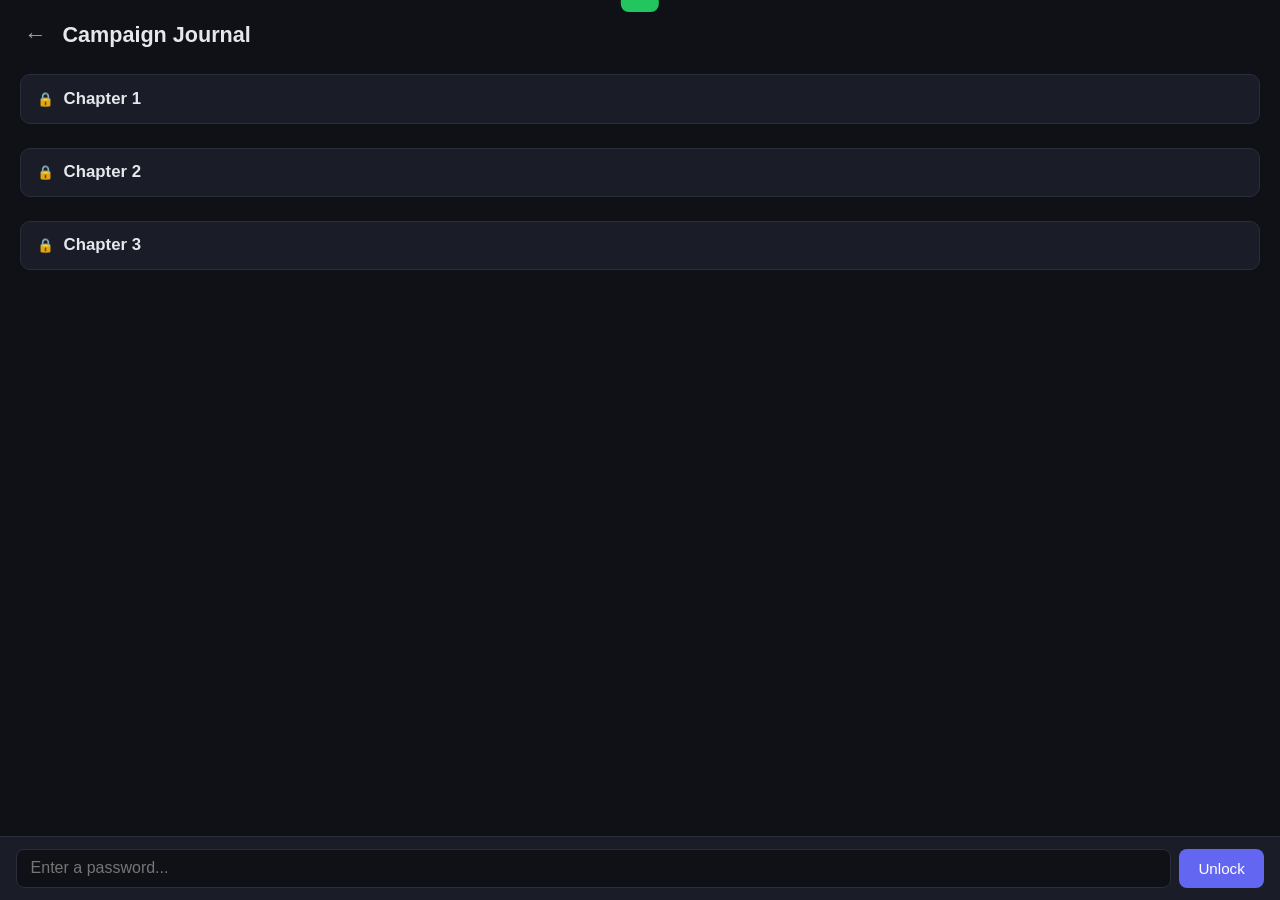
==== campaign-journal.html @ 4d288845 "Add Campaign Journal, DM Screen auto-load, updated landing page" ====
<!DOCTYPE html>
<html lang="en">
<head>
    <meta charset="UTF-8">
    <meta name="viewport" content="width=device-width, initial-scale=1.0, maximum-scale=5.0">
    <meta name="apple-mobile-web-app-capable" content="yes">
    <meta name="apple-mobile-web-app-status-bar-style" content="black-translucent">
    <title>Campaign Journal</title>
    <style>
        *, *::before, *::after { box-sizing: border-box; margin: 0; padding: 0; }
        html { height: 100%; }
        body {
            font-family: -apple-system, BlinkMacSystemFont, 'Segoe UI', Roboto, sans-serif;
            background: #0f1117;
            color: #e5e7eb;
            min-height: 100%;
            padding: 1.25rem;
            padding-bottom: 5rem;
        }

        .header {
            display: flex;
            align-items: center;
            gap: 0.75rem;
            margin-bottom: 1.5rem;
        }
        .back-link {
            color: #9ca3af;
            text-decoration: none;
            font-size: 1.4rem;
            line-height: 1;
            padding: 0.25rem;
        }
        .back-link:hover { color: #e5e7eb; }
        h1 { font-size: 1.35rem; font-weight: 600; }

        /* Password input bar — fixed at bottom */
        .pw-bar {
            position: fixed;
            bottom: 0;
            left: 0;
            right: 0;
            background: #1a1d27;
            border-top: 1px solid #2a2d3a;
            padding: 0.75rem 1rem;
            display: flex;
            gap: 0.5rem;
            z-index: 50;
        }
        .pw-bar input {
            flex: 1;
            padding: 0.6rem 0.85rem;
            background: #0f1117;
            border: 1px solid #2a2d3a;
            border-radius: 0.5rem;
            color: #e5e7eb;
            font-size: 1rem;
            outline: none;
        }
        .pw-bar input:focus { border-color: #6366f1; }
        .pw-bar input.error {
            border-color: #ef4444;
            animation: shake 0.35s ease;
        }
        .pw-bar button {
            padding: 0.6rem 1.2rem;
            background: #6366f1;
            color: #fff;
            border: none;
            border-radius: 0.5rem;
            font-size: 0.95rem;
            font-weight: 500;
            cursor: pointer;
            white-space: nowrap;
        }
        .pw-bar button:hover { background: #5558e6; }

        @keyframes shake {
            0%, 100% { transform: translateX(0); }
            20%, 60% { transform: translateX(-6px); }
            40%, 80% { transform: translateX(6px); }
        }

        /* Chapter sections */
        .chapter {
            margin-bottom: 1.5rem;
        }
        .chapter-header {
            display: flex;
            align-items: center;
            gap: 0.6rem;
            padding: 0.85rem 1rem;
            background: #1a1d27;
            border: 1px solid #2a2d3a;
            border-radius: 0.625rem;
            cursor: default;
        }
        .chapter-header.unlocked {
            cursor: pointer;
            -webkit-tap-highlight-color: transparent;
        }
        .chapter-header.unlocked:hover { border-color: #6366f1; }
        .chapter-title {
            font-size: 1.05rem;
            font-weight: 600;
            flex: 1;
        }
        .lock-icon {
            font-size: 0.85rem;
            color: #6b7280;
        }
        .unlock-icon {
            font-size: 0.85rem;
            color: #6366f1;
        }
        .chevron {
            color: #6b7280;
            font-size: 0.75rem;
            transition: transform 0.2s;
        }
        .chevron.open { transform: rotate(90deg); }

        /* Entry grid inside a chapter */
        .entries {
            display: grid;
            grid-template-columns: repeat(auto-fill, minmax(140px, 1fr));
            gap: 0.65rem;
            padding: 0.75rem 0;
        }

        .entry {
            background: #1a1d27;
            border: 1px solid #2a2d3a;
            border-radius: 0.5rem;
            overflow: hidden;
            transition: border-color 0.15s;
        }
        .entry.unlocked { cursor: pointer; }
        .entry.unlocked:hover { border-color: #6366f1; }

        .entry-thumb {
            width: 100%;
            aspect-ratio: 1;
            object-fit: cover;
            display: block;
            background: #22253a;
        }
        .entry-placeholder {
            width: 100%;
            aspect-ratio: 1;
            background: #22253a;
            display: flex;
            align-items: center;
            justify-content: center;
            color: #4b5563;
            font-size: 1.8rem;
        }
        .entry-name {
            padding: 0.45rem 0.55rem;
            font-size: 0.8rem;
            font-weight: 500;
            text-align: center;
            white-space: nowrap;
            overflow: hidden;
            text-overflow: ellipsis;
        }
        .entry-name.locked { color: #6b7280; }

        /* Fullscreen image viewer */
        .viewer-overlay {
            display: none;
            position: fixed;
            inset: 0;
            background: rgba(0,0,0,0.92);
            z-index: 100;
            align-items: center;
            justify-content: center;
            flex-direction: column;
            padding: 1rem;
        }
        .viewer-overlay.active { display: flex; }

        .viewer-close {
            position: absolute;
            top: 0.75rem;
            right: 1rem;
            background: none;
            border: none;
            color: #9ca3af;
            font-size: 2rem;
            cursor: pointer;
            padding: 0.5rem;
            line-height: 1;
            z-index: 101;
        }
        .viewer-close:hover { color: #fff; }

        .viewer-title {
            font-size: 1.1rem;
            font-weight: 600;
            margin-bottom: 0.75rem;
            color: #f3f4f6;
            text-align: center;
        }
        .viewer-img {
            max-width: 100%;
            max-height: calc(100vh - 6rem);
            border-radius: 0.5rem;
            object-fit: contain;
        }

        /* Toast notification */
        .toast {
            position: fixed;
            top: 1rem;
            left: 50%;
            transform: translateX(-50%) translateY(-120%);
            background: #22c55e;
            color: #fff;
            padding: 0.6rem 1.2rem;
            border-radius: 0.5rem;
            font-size: 0.9rem;
            font-weight: 500;
            z-index: 200;
            transition: transform 0.3s ease;
            white-space: nowrap;
        }
        .toast.show { transform: translateX(-50%) translateY(0); }

        @media (max-width: 400px) {
            .entries { grid-template-columns: repeat(auto-fill, minmax(110px, 1fr)); }
        }
    </style>
</head>
<body>
    <div class="header">
        <a href="index.html" class="back-link">&#8592;</a>
        <h1>Campaign Journal</h1>
    </div>

    <div id="app"></div>

    <div class="pw-bar">
        <input type="text" id="pw-input" placeholder="Enter a password..." autocomplete="off" spellcheck="false" autocapitalize="off">
        <button id="pw-btn">Unlock</button>
    </div>

    <!-- Fullscreen image viewer -->
    <div class="viewer-overlay" id="viewer">
        <button class="viewer-close" id="viewer-close">&times;</button>
        <div class="viewer-title" id="viewer-title"></div>
        <img class="viewer-img" id="viewer-img" src="" alt="">
    </div>

    <!-- Toast -->
    <div class="toast" id="toast"></div>

    <script>
    /*
     * CAMPAIGN JOURNAL DATA
     * =====================
     * Edit this object to add/remove chapters and entries.
     * Passwords are case-insensitive.
     *
     * Each entry needs:
     *   name        — display name (shown even when locked)
     *   password    — the word the DM tells the players
     *   image       — path to the image file
     *   hidden      — (optional) if true, name shows as "???" until unlocked
     *   autoUnlock  — (optional) if true, unlocks automatically with the chapter
     */
    const JOURNAL = [
        {
            id: "chapter-1",
            title: "Chapter 1",
            password: "krat",
            entries: [
                { name: "Circus Poster",        password: "circus",       image: "images/chapter-1/Circus Poster.png", autoUnlock: true },
                { name: "Geppetto",             password: "geppetto",     image: "images/chapter-1/Geppetto.png", autoUnlock: true },
                { name: "Missing Poster",       password: "missing",      image: "images/chapter-1/Missing Poster.png", autoUnlock: true },
                { name: "Poster",               password: "poster",       image: "images/chapter-1/Poster.PNG", autoUnlock: true },
                { name: "The Baker",            password: "baker",        image: "images/chapter-1/The baker.png", autoUnlock: true },
                { name: "The Banker",           password: "banker2",      image: "images/chapter-1/The Banker.png", autoUnlock: true },
                { name: "The Cobbler",          password: "cobbler",      image: "images/chapter-1/The Cobbler.png", autoUnlock: true },
                { name: "The Flower Seller",    password: "flower",       image: "images/chapter-1/The Flower Seller.png", autoUnlock: true },
                { name: "The Newspaper Seller", password: "newspaper",    image: "images/chapter-1/The newpaper seller.png", autoUnlock: true },
                { name: "The Police Officer",   password: "police",       image: "images/chapter-1/The Police Officer.png", autoUnlock: true },
                { name: "The Postwoman",        password: "postwoman",    image: "images/chapter-1/The Postwoman.png", autoUnlock: true },
                { name: "The Schoolmistress",   password: "school",       image: "images/chapter-1/The Schoolmistress.png", autoUnlock: true },
                { name: "Town Map",             password: "map",          image: "images/chapter-1/Town Map.png", autoUnlock: true },
                { name: "The Innkeeper",        password: "crawfish",     image: "images/chapter-1/The Innkeeper.png" },
                { name: "Rabbit",               password: "rabbit",       image: "images/chapter-1/Rabbit.png", hidden: true },
            ]
        },
        {
            id: "chapter-2",
            title: "Chapter 2",
            password: "miracles",
            entries: [
                { name: "The Field of Miracles", password: "field",       image: "images/chapter-2/The Field of Miracles.PNG", hidden: true },
                { name: "The Camp",             password: "camp",          image: "images/chapter-2/The Camp.PNG", hidden: true },
                { name: "The Fox and the Cat",  password: "fox",           image: "images/chapter-2/The Fox and the Cat.PNG", hidden: true },
                { name: "The Serpent",          password: "serpent",       image: "images/chapter-2/The Serpent.PNG", hidden: true },
                { name: "Roo",                  password: "roo",           image: "images/chapter-2/Roo.PNG", hidden: true },
                { name: "Dead Weasel",          password: "weasel",        image: "images/chapter-2/Dead Weasel.PNG", hidden: true },
                { name: "Weasel Note",          password: "note",          image: "images/chapter-2/Weasel Note.PNG", hidden: true },
            ]
        },
        {
            id: "chapter-3",
            title: "Chapter 3",
            password: "theatre",
            entries: [
                { name: "Theatre — Exterior",     password: "exterior",    image: "images/chapter-3/Theatre - Exterior.png", autoUnlock: true },
                { name: "Theatre — Entrance",     password: "entrance",    image: "images/chapter-3/Theatre - Entrance.png", autoUnlock: true },
                { name: "Theatre — Stage",        password: "stage",       image: "images/chapter-3/Theatre - Stage.png" },
                { name: "Theatre — The Bar",      password: "bar",         image: "images/chapter-3/Theatre - The Bar.png" },
                { name: "Theatre — Backstage",    password: "backstage",   image: "images/chapter-3/Theatre - Backstage.png" },
                { name: "Theatre — Workshop",     password: "workshop",    image: "images/chapter-3/Theatre - Workshop.png" },
                { name: "Theatre — Office",       password: "office",      image: "images/chapter-3/Theatre - Mangiafuoco's Office.png" },
                { name: "Circus Poster",          password: "office",      image: "images/chapter-3/Circus Poster.png", hidden: true },
                { name: "Missing Poster",         password: "office",     image: "images/chapter-3/Missing Poster.png", hidden: true },
                { name: "Business Card",          password: "office",        image: "images/chapter-3/Business Card.png", hidden: true },
                { name: "Conspiracy Wall",        password: "office",  image: "images/chapter-3/Consipircy Wall.png", hidden: true },
                { name: "Freight Poster",         password: "office",     image: "images/chapter-3/Freight Poster.png", hidden: true },
            ]
        }
    ];

    // ── State ──────────────────────────────────────────────
    const STORAGE_KEY = 'dnd-journal-unlocks';
    let unlocks = {};  // { "chapter-1": true, "chapter-1:crawfish": true, ... }
    let openChapters = {};

    function loadState() {
        try {
            const raw = localStorage.getItem(STORAGE_KEY);
            if (raw) unlocks = JSON.parse(raw);
        } catch(e) { unlocks = {}; }
    }
    function saveState() {
        localStorage.setItem(STORAGE_KEY, JSON.stringify(unlocks));
    }

    function isChapterUnlocked(ch) { return unlocks[ch.id] === true; }
    function isEntryUnlocked(ch, entry) {
        if (entry.autoUnlock && isChapterUnlocked(ch)) return true;
        return unlocks[ch.id + ':' + entry.password] === true;
    }

    // ── Rendering ──────────────────────────────────────────
    const app = document.getElementById('app');

    function render() {
        app.innerHTML = '';
        JOURNAL.forEach(ch => {
            const section = document.createElement('div');
            section.className = 'chapter';

            const unlocked = isChapterUnlocked(ch);
            const isOpen = openChapters[ch.id];

            // Chapter header
            const header = document.createElement('div');
            header.className = 'chapter-header' + (unlocked ? ' unlocked' : '');
            header.innerHTML = `
                <span class="${unlocked ? 'unlock-icon' : 'lock-icon'}">${unlocked ? '&#9898;' : '&#128274;'}</span>
                <span class="chapter-title">${ch.title}</span>
                ${unlocked ? `<span class="chevron ${isOpen ? 'open' : ''}">&#9654;</span>` : ''}
            `;
            if (unlocked) {
                header.addEventListener('click', () => {
                    openChapters[ch.id] = !openChapters[ch.id];
                    render();
                });
            }
            section.appendChild(header);

            // Entries grid
            if (unlocked && isOpen) {
                const grid = document.createElement('div');
                grid.className = 'entries';

                ch.entries.forEach(entry => {
                    const eu = isEntryUnlocked(ch, entry);
                    const card = document.createElement('div');
                    card.className = 'entry' + (eu ? ' unlocked' : '');

                    if (eu) {
                        card.innerHTML = `
                            <img class="entry-thumb" src="${entry.image}" alt="${entry.name}" loading="lazy">
                            <div class="entry-name">${entry.name}</div>
                        `;
                        card.addEventListener('click', () => openViewer(entry.name, entry.image));
                    } else {
                        const displayName = entry.hidden ? '???' : entry.name;
                        card.innerHTML = `
                            <div class="entry-placeholder">&#128274;</div>
                            <div class="entry-name locked">${displayName}</div>
                        `;
                    }
                    grid.appendChild(card);
                });

                section.appendChild(grid);
            }

            app.appendChild(section);
        });
    }

    // ── Viewer ─────────────────────────────────────────────
    const viewer = document.getElementById('viewer');
    const viewerImg = document.getElementById('viewer-img');
    const viewerTitle = document.getElementById('viewer-title');

    function openViewer(name, src) {
        viewerTitle.textContent = name;
        viewerImg.src = src;
        viewer.classList.add('active');
        document.body.style.overflow = 'hidden';
    }
    function closeViewer() {
        viewer.classList.remove('active');
        viewerImg.src = '';
        document.body.style.overflow = '';
    }

    document.getElementById('viewer-close').addEventListener('click', closeViewer);
    viewer.addEventListener('click', e => { if (e.target === viewer) closeViewer(); });
    document.addEventListener('keydown', e => { if (e.key === 'Escape') closeViewer(); });

    // ── Toast ──────────────────────────────────────────────
    const toast = document.getElementById('toast');
    let toastTimer;
    function showToast(msg) {
        clearTimeout(toastTimer);
        toast.textContent = msg;
        toast.classList.add('show');
        toastTimer = setTimeout(() => toast.classList.remove('show'), 2200);
    }

    // ── Password handling ──────────────────────────────────
    const pwInput = document.getElementById('pw-input');
    const pwBtn = document.getElementById('pw-btn');

    function tryUnlock() {
        const val = pwInput.value.trim().toLowerCase();
        if (!val) return;

        let found = false;

        // Check chapter passwords
        JOURNAL.forEach(ch => {
            if (ch.password === val && !unlocks[ch.id]) {
                unlocks[ch.id] = true;
                openChapters[ch.id] = true;
                found = true;
                showToast(ch.title + ' unlocked!');
            }
        });

        // Check entry passwords (only in unlocked chapters)
        JOURNAL.forEach(ch => {
            if (!isChapterUnlocked(ch)) return;
            ch.entries.forEach(entry => {
                const key = ch.id + ':' + entry.password;
                if (entry.password === val && !unlocks[key]) {
                    unlocks[key] = true;
                    found = true;
                    showToast(entry.name + ' unlocked!');
                }
            });
        });

        if (found) {
            saveState();
            render();
            pwInput.value = '';
        } else {
            pwInput.classList.add('error');
            setTimeout(() => pwInput.classList.remove('error'), 400);
        }
    }

    pwBtn.addEventListener('click', tryUnlock);
    pwInput.addEventListener('keydown', e => { if (e.key === 'Enter') tryUnlock(); });

    // ── Init ───────────────────────────────────────────────
    loadState();
    // Auto-open any unlocked chapters
    JOURNAL.forEach(ch => { if (isChapterUnlocked(ch)) openChapters[ch.id] = true; });
    render();
    </script>
</body>
</html>
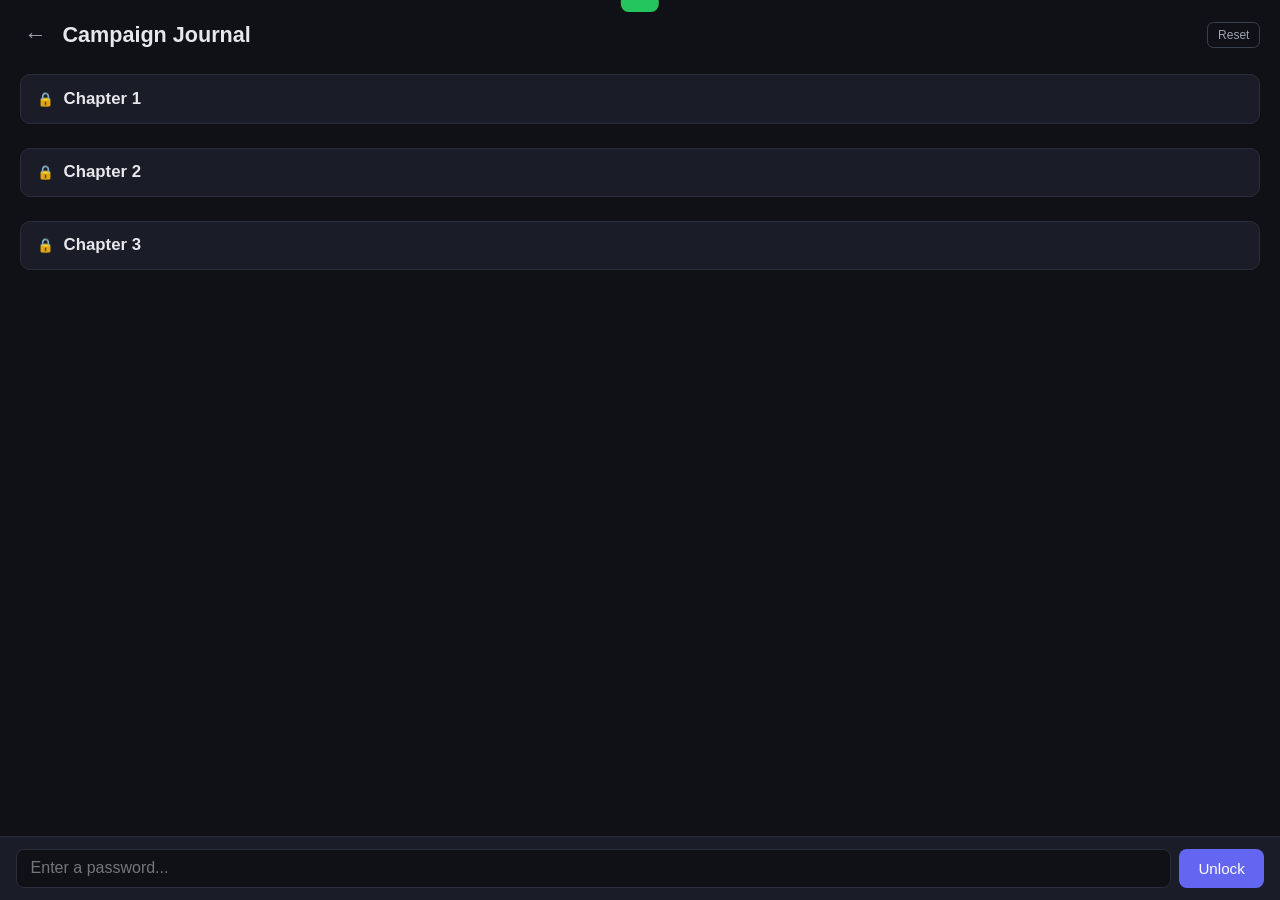
==== commit 617d5602: "Campaign Journal reset + fixes, DM Screen chapter auto-load + PHB/DMG" ====
--- a/campaign-journal.html
+++ b/campaign-journal.html
@@ -236,6 +236,7 @@
     <div class="header">
         <a href="index.html" class="back-link">&#8592;</a>
         <h1>Campaign Journal</h1>
+        <button id="reset-btn" title="Reset all unlocks" style="margin-left:auto; background:none; border:1px solid #374151; border-radius:0.4rem; color:#9ca3af; font-size:0.75rem; padding:0.3rem 0.6rem; cursor:pointer;">Reset</button>
     </div>
 
     <div id="app"></div>
@@ -275,20 +276,20 @@
             title: "Chapter 1",
             password: "krat",
             entries: [
-                { name: "Circus Poster",        password: "circus",       image: "images/chapter-1/Circus Poster.png", autoUnlock: true },
-                { name: "Geppetto",             password: "geppetto",     image: "images/chapter-1/Geppetto.png", autoUnlock: true },
-                { name: "Missing Poster",       password: "missing",      image: "images/chapter-1/Missing Poster.png", autoUnlock: true },
-                { name: "Poster",               password: "poster",       image: "images/chapter-1/Poster.PNG", autoUnlock: true },
-                { name: "The Baker",            password: "baker",        image: "images/chapter-1/The baker.png", autoUnlock: true },
-                { name: "The Banker",           password: "banker2",      image: "images/chapter-1/The Banker.png", autoUnlock: true },
-                { name: "The Cobbler",          password: "cobbler",      image: "images/chapter-1/The Cobbler.png", autoUnlock: true },
-                { name: "The Flower Seller",    password: "flower",       image: "images/chapter-1/The Flower Seller.png", autoUnlock: true },
-                { name: "The Newspaper Seller", password: "newspaper",    image: "images/chapter-1/The newpaper seller.png", autoUnlock: true },
-                { name: "The Police Officer",   password: "police",       image: "images/chapter-1/The Police Officer.png", autoUnlock: true },
-                { name: "The Postwoman",        password: "postwoman",    image: "images/chapter-1/The Postwoman.png", autoUnlock: true },
-                { name: "The Schoolmistress",   password: "school",       image: "images/chapter-1/The Schoolmistress.png", autoUnlock: true },
-                { name: "Town Map",             password: "map",          image: "images/chapter-1/Town Map.png", autoUnlock: true },
-                { name: "The Innkeeper",        password: "crawfish",     image: "images/chapter-1/The Innkeeper.png" },
+                { name: "Town Map",             password: "krat",          image: "images/chapter-1/Town Map.png", autoUnlock: true },
+                { name: "Geppetto",             password: "krat",     image: "images/chapter-1/Geppetto.png", autoUnlock: true },
+                      { name: "The Baker",            password: "baker",        image: "images/chapter-1/The baker.png" },
+                { name: "Poster: The Wandering Circus of Marvels",        password: "centre",       image: "images/chapter-1/Circus Poster.png", hidden: true },
+                { name: "Poster: Missing Girl",       password: "centre",      image: "images/chapter-1/Missing Poster.png", hidden: true },
+                { name: "Poster: Puppet Theatre",               password: "centre",       image: "images/chapter-1/Poster.PNG", hidden: true },
+                { name: "The Banker",           password: "town",      image: "images/chapter-1/The Banker.png", hidden: true },
+                { name: "The Cobbler",          password: "town",      image: "images/chapter-1/The Cobbler.png", hidden: true },
+                { name: "The Flower Seller",    password: "town",       image: "images/chapter-1/The Flower Seller.png", hidden: true },
+                { name: "The Newspaper Seller", password: "town",    image: "images/chapter-1/The newpaper seller.png", hidden: true },
+                { name: "The Police Officer",   password: "town",       image: "images/chapter-1/The Police Officer.png", hidden: true },
+                { name: "The Postwoman",        password: "town",    image: "images/chapter-1/The Postwoman.png", hidden: true },
+                { name: "The Schoolmistress",   password: "town",       image: "images/chapter-1/The Schoolmistress.png", hidden: true },
+                { name: "The Innkeeper",        password: "crawfish",     image: "images/chapter-1/The Innkeeper.png", hidden: true },
                 { name: "Rabbit",               password: "rabbit",       image: "images/chapter-1/Rabbit.png", hidden: true },
             ]
         },
@@ -297,32 +298,32 @@
             title: "Chapter 2",
             password: "miracles",
             entries: [
-                { name: "The Field of Miracles", password: "field",       image: "images/chapter-2/The Field of Miracles.PNG", hidden: true },
                 { name: "The Camp",             password: "camp",          image: "images/chapter-2/The Camp.PNG", hidden: true },
-                { name: "The Fox and the Cat",  password: "fox",           image: "images/chapter-2/The Fox and the Cat.PNG", hidden: true },
+                { name: "Dead Weasel",          password: "weasel",        image: "images/chapter-2/Dead Weasel.PNG", hidden: true },
+                { name: "Weasel Note",          password: "note",          image: "images/chapter-2/Weasel Note.PNG", hidden: true },
                 { name: "The Serpent",          password: "serpent",       image: "images/chapter-2/The Serpent.PNG", hidden: true },
                 { name: "Roo",                  password: "roo",           image: "images/chapter-2/Roo.PNG", hidden: true },
-                { name: "Dead Weasel",          password: "weasel",        image: "images/chapter-2/Dead Weasel.PNG", hidden: true },
-                { name: "Weasel Note",          password: "note",          image: "images/chapter-2/Weasel Note.PNG", hidden: true },
+                { name: "The Field of Miracles", password: "fox",       image: "images/chapter-2/The Field of Miracles.PNG", hidden: true },
+                { name: "The Fox and the Cat",  password: "fox",           image: "images/chapter-2/The Fox and the Cat.PNG", hidden: true },
             ]
         },
         {
             id: "chapter-3",
             title: "Chapter 3",
-            password: "theatre",
+            password: "theatre123",
             entries: [
-                { name: "Theatre — Exterior",     password: "exterior",    image: "images/chapter-3/Theatre - Exterior.png", autoUnlock: true },
-                { name: "Theatre — Entrance",     password: "entrance",    image: "images/chapter-3/Theatre - Entrance.png", autoUnlock: true },
-                { name: "Theatre — Stage",        password: "stage",       image: "images/chapter-3/Theatre - Stage.png" },
-                { name: "Theatre — The Bar",      password: "bar",         image: "images/chapter-3/Theatre - The Bar.png" },
-                { name: "Theatre — Backstage",    password: "backstage",   image: "images/chapter-3/Theatre - Backstage.png" },
-                { name: "Theatre — Workshop",     password: "workshop",    image: "images/chapter-3/Theatre - Workshop.png" },
-                { name: "Theatre — Office",       password: "office",      image: "images/chapter-3/Theatre - Mangiafuoco's Office.png" },
-                { name: "Circus Poster",          password: "office",      image: "images/chapter-3/Circus Poster.png", hidden: true },
-                { name: "Missing Poster",         password: "office",     image: "images/chapter-3/Missing Poster.png", hidden: true },
-                { name: "Business Card",          password: "office",        image: "images/chapter-3/Business Card.png", hidden: true },
-                { name: "Conspiracy Wall",        password: "office",  image: "images/chapter-3/Consipircy Wall.png", hidden: true },
-                { name: "Freight Poster",         password: "office",     image: "images/chapter-3/Freight Poster.png", hidden: true },
+                { name: "Exterior",     password: "theatre123",    image: "images/chapter-3/Theatre - Exterior.png", autoUnlock: true },
+                { name: "Entrance",     password: "theatre123",    image: "images/chapter-3/Theatre - Entrance.png", autoUnlock: true },
+                { name: "Stage",        password: "curtains",       image: "images/chapter-3/Theatre - Stage.png" },
+                { name: "The Bar",      password: "gin",         image: "images/chapter-3/Theatre - The Bar.png" },
+                { name: "Backstage",    password: "backdrop",   image: "images/chapter-3/Theatre - Backstage.png" },
+                { name: "Workshop",     password: "beds",    image: "images/chapter-3/Theatre - Workshop.png" },
+                { name: "Office",       password: "board",      image: "images/chapter-3/Theatre - Mangiafuoco's Office.png" },
+                { name: "Conspiracy Wall",        password: "board",  image: "images/chapter-3/Consipircy Wall.png", hidden: true },
+                { name: "Poster: The Wandering Circus of Marvels",          password: "board",      image: "images/chapter-3/Circus Poster circled.png", hidden: true },
+                { name: "Poster: Missing Girl",         password: "board",     image: "images/chapter-3/Missing Poster circled.png", hidden: true },
+                { name: "Poster: Freight",         password: "board",     image: "images/chapter-3/Freight Poster.png", hidden: true },
+                { name: "Business Card",          password: "board",        image: "images/chapter-3/Business Card circled.png", hidden: true },
             ]
         }
     ];
@@ -364,7 +365,7 @@
             const header = document.createElement('div');
             header.className = 'chapter-header' + (unlocked ? ' unlocked' : '');
             header.innerHTML = `
-                <span class="${unlocked ? 'unlock-icon' : 'lock-icon'}">${unlocked ? '&#9898;' : '&#128274;'}</span>
+                <span class="${unlocked ? 'unlock-icon' : 'lock-icon'}">${unlocked ? '&#128275;' : '&#128274;'}</span>
                 <span class="chapter-title">${ch.title}</span>
                 ${unlocked ? `<span class="chevron ${isOpen ? 'open' : ''}">&#9654;</span>` : ''}
             `;
@@ -486,6 +487,17 @@
     pwBtn.addEventListener('click', tryUnlock);
     pwInput.addEventListener('keydown', e => { if (e.key === 'Enter') tryUnlock(); });
 
+    // ── Reset ──────────────────────────────────────────────
+    document.getElementById('reset-btn').addEventListener('click', () => {
+        if (confirm('Reset all unlocked entries? This cannot be undone.')) {
+            unlocks = {};
+            openChapters = {};
+            localStorage.removeItem(STORAGE_KEY);
+            render();
+            showToast('Journal reset');
+        }
+    });
+
     // ── Init ───────────────────────────────────────────────
     loadState();
     // Auto-open any unlocked chapters
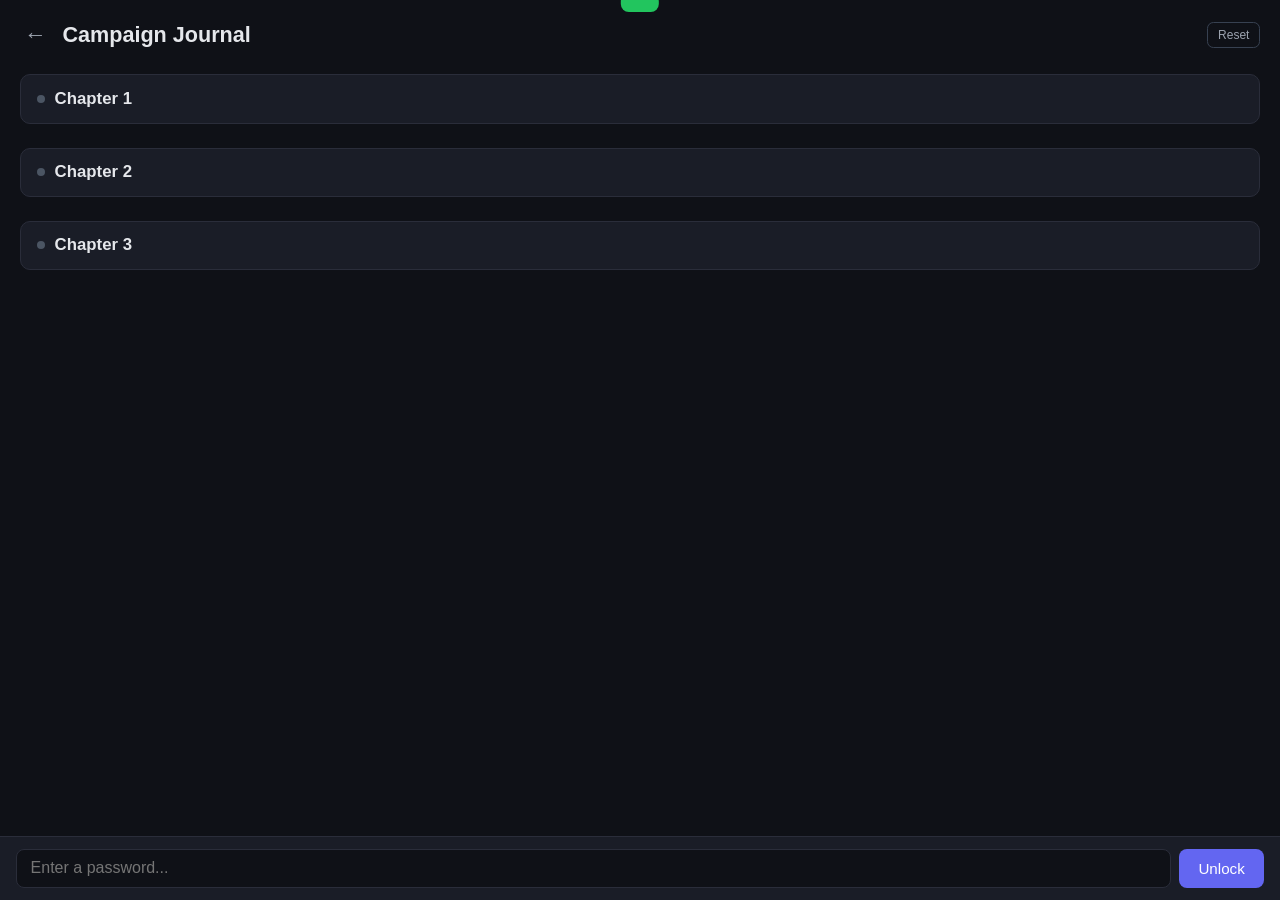
==== commit 3791600a: "Remove emoji icons from Campaign Journal, use CSS-only indicators" ====
--- a/campaign-journal.html
+++ b/campaign-journal.html
@@ -105,13 +105,18 @@
             font-weight: 600;
             flex: 1;
         }
+        .lock-icon, .unlock-icon {
+            display: inline-block;
+            width: 8px;
+            height: 8px;
+            border-radius: 50%;
+            flex-shrink: 0;
+        }
         .lock-icon {
-            font-size: 0.85rem;
-            color: #6b7280;
+            background: #4b5563;
         }
         .unlock-icon {
-            font-size: 0.85rem;
-            color: #6366f1;
+            background: #6366f1;
         }
         .chevron {
             color: #6b7280;
@@ -365,7 +370,7 @@
             const header = document.createElement('div');
             header.className = 'chapter-header' + (unlocked ? ' unlocked' : '');
             header.innerHTML = `
-                <span class="${unlocked ? 'unlock-icon' : 'lock-icon'}">${unlocked ? '&#128275;' : '&#128274;'}</span>
+                <span class="${unlocked ? 'unlock-icon' : 'lock-icon'}"></span>
                 <span class="chapter-title">${ch.title}</span>
                 ${unlocked ? `<span class="chevron ${isOpen ? 'open' : ''}">&#9654;</span>` : ''}
             `;
@@ -396,7 +401,7 @@
                     } else {
                         const displayName = entry.hidden ? '???' : entry.name;
                         card.innerHTML = `
-                            <div class="entry-placeholder">&#128274;</div>
+                            <div class="entry-placeholder">?</div>
                             <div class="entry-name locked">${displayName}</div>
                         `;
                     }
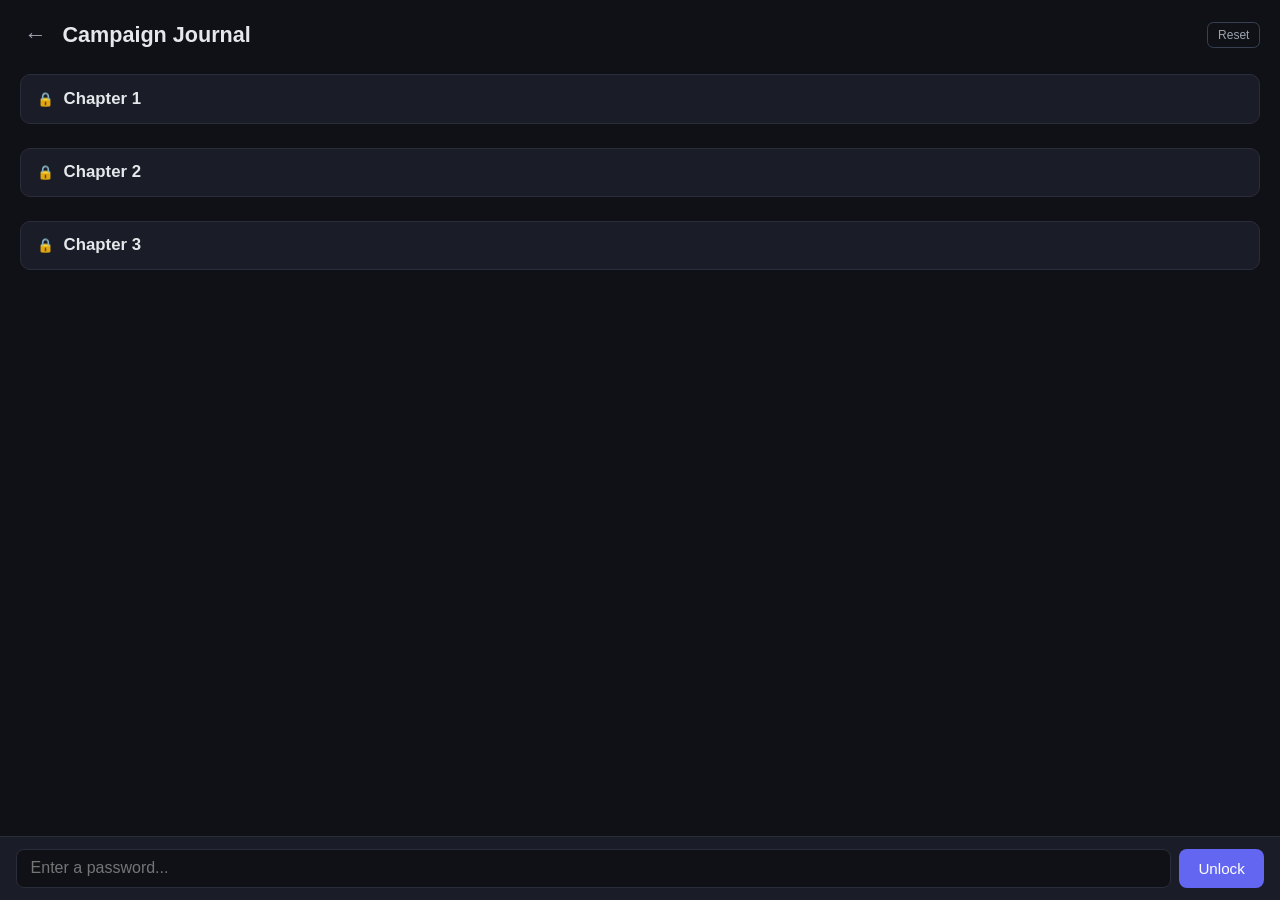
==== commit 77f92e5c: "Fix green toast peeking at top of Campaign Journal" ====
--- a/campaign-journal.html
+++ b/campaign-journal.html
@@ -105,18 +105,13 @@
             font-weight: 600;
             flex: 1;
         }
-        .lock-icon, .unlock-icon {
-            display: inline-block;
-            width: 8px;
-            height: 8px;
-            border-radius: 50%;
-            flex-shrink: 0;
-        }
         .lock-icon {
-            background: #4b5563;
+            font-size: 0.85rem;
+            color: #6b7280;
         }
         .unlock-icon {
-            background: #6366f1;
+            font-size: 0.85rem;
+            color: #6366f1;
         }
         .chevron {
             color: #6b7280;
@@ -219,7 +214,7 @@
             position: fixed;
             top: 1rem;
             left: 50%;
-            transform: translateX(-50%) translateY(-120%);
+            transform: translateX(-50%) translateY(-200%);
             background: #22c55e;
             color: #fff;
             padding: 0.6rem 1.2rem;
@@ -229,8 +224,9 @@
             z-index: 200;
             transition: transform 0.3s ease;
             white-space: nowrap;
-        }
-        .toast.show { transform: translateX(-50%) translateY(0); }
+            visibility: hidden;
+        }
+        .toast.show { transform: translateX(-50%) translateY(0); visibility: visible; }
 
         @media (max-width: 400px) {
             .entries { grid-template-columns: repeat(auto-fill, minmax(110px, 1fr)); }
@@ -370,7 +366,7 @@
             const header = document.createElement('div');
             header.className = 'chapter-header' + (unlocked ? ' unlocked' : '');
             header.innerHTML = `
-                <span class="${unlocked ? 'unlock-icon' : 'lock-icon'}"></span>
+                <span class="${unlocked ? 'unlock-icon' : 'lock-icon'}">${unlocked ? '&#128275;' : '&#128274;'}</span>
                 <span class="chapter-title">${ch.title}</span>
                 ${unlocked ? `<span class="chevron ${isOpen ? 'open' : ''}">&#9654;</span>` : ''}
             `;
@@ -401,7 +397,7 @@
                     } else {
                         const displayName = entry.hidden ? '???' : entry.name;
                         card.innerHTML = `
-                            <div class="entry-placeholder">?</div>
+                            <div class="entry-placeholder">&#128274;</div>
                             <div class="entry-name locked">${displayName}</div>
                         `;
                     }
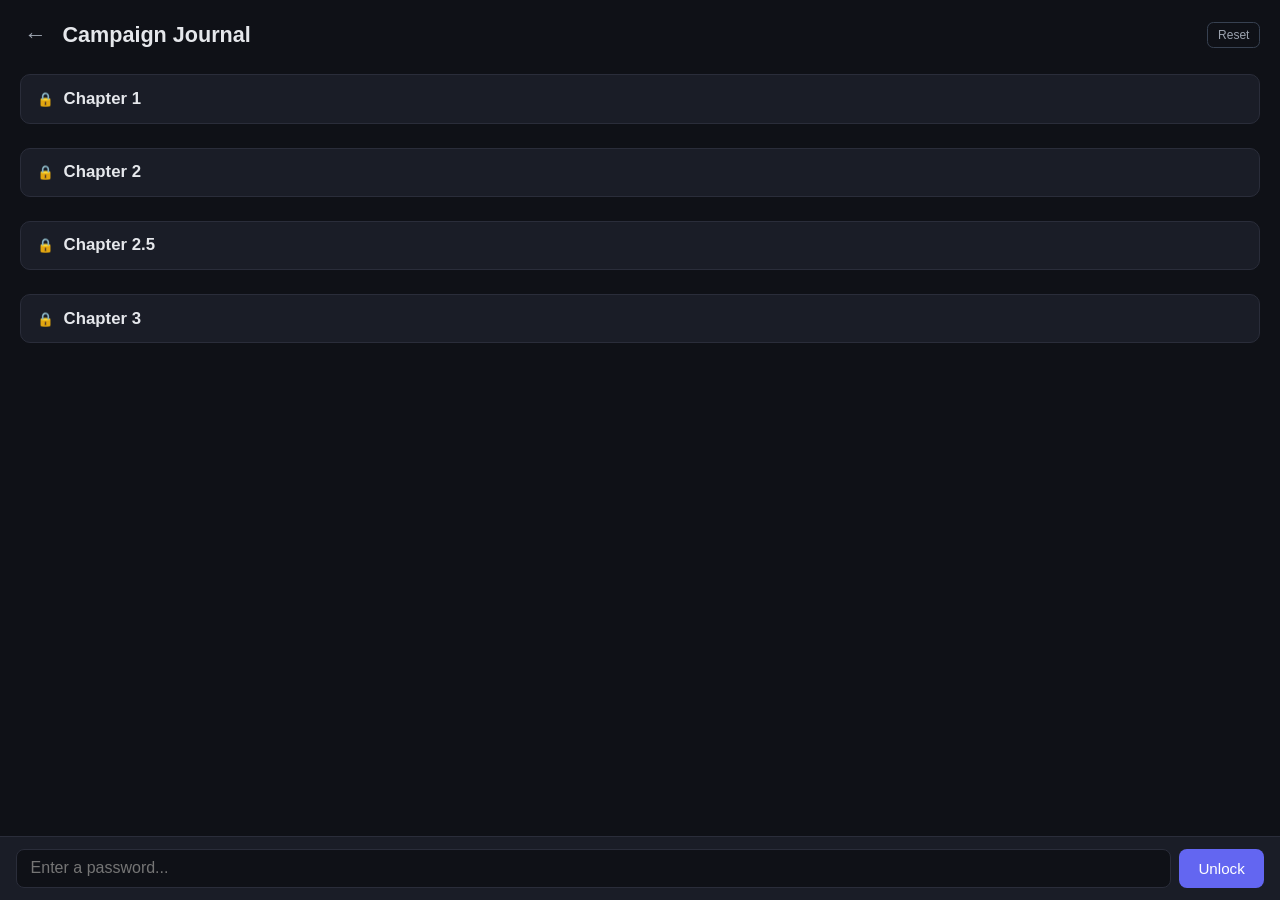
==== commit 44bbc5ef: "Add Chapter 2.5, update chapter notes, fix journal entries - Add Chapter 2.5 (Interlude 1) note and " ====
--- a/campaign-journal.html
+++ b/campaign-journal.html
@@ -304,8 +304,25 @@
                 { name: "Weasel Note",          password: "note",          image: "images/chapter-2/Weasel Note.PNG", hidden: true },
                 { name: "The Serpent",          password: "serpent",       image: "images/chapter-2/The Serpent.PNG", hidden: true },
                 { name: "Roo",                  password: "roo",           image: "images/chapter-2/Roo.PNG", hidden: true },
-                { name: "The Field of Miracles", password: "fox",       image: "images/chapter-2/The Field of Miracles.PNG", hidden: true },
+                { name: "The Field of Miracles", password: "field",       image: "images/chapter-2/The Field of Miracles.PNG", hidden: true },
                 { name: "The Fox and the Cat",  password: "fox",           image: "images/chapter-2/The Fox and the Cat.PNG", hidden: true },
+            ]
+        },
+        {
+            id: "chapter-2.5",
+            title: "Chapter 2.5",
+            password: "woods",
+            entries: [
+                { name: "The Spider Merchant",      password: "spider", image: "images/chapter-2-5/Spider Mechant.PNG", hidden: true },
+                { name: "Pooh’s house",             password: "homes",  image: "images/chapter-2-5/Pooh’s house.PNG", hidden: true },
+                { name: "Piglets house",            password: "homes",  image: "images/chapter-2-5/Piglets house.PNG", hidden: true },
+                { name: "Eeyores house",            password: "homes",  image: "images/chapter-2-5/Eeyores house.PNG", hidden: true },
+                { name: "Kangas house",             password: "homes",  image: "images/chapter-2-5/Kangas house.PNG", hidden: true },
+                { name: "Owls house",               password: "homes",  image: "images/chapter-2-5/Owls house.PNG", hidden: true },
+                { name: "Rabbits house - front",    password: "homes",  image: "images/chapter-2-5/Rabbits house - front.PNG", hidden: true },
+                { name: "Rabbits house - garden",   password: "homes",  image: "images/chapter-2-5/Rabbits house - garden.PNG", hidden: true },
+                { name: "Rabbits house - inside",   password: "homes",  image: "images/chapter-2-5/Rabbits house - inside.PNG", hidden: true },
+                { name: "Tiggers house",            password: "homes",  image: "images/chapter-2-5/Tiggers house.PNG", hidden: true },
             ]
         },
         {
@@ -315,10 +332,19 @@
             entries: [
                 { name: "Exterior",     password: "theatre123",    image: "images/chapter-3/Theatre - Exterior.png", autoUnlock: true },
                 { name: "Entrance",     password: "theatre123",    image: "images/chapter-3/Theatre - Entrance.png", autoUnlock: true },
-                { name: "Stage",        password: "curtains",       image: "images/chapter-3/Theatre - Stage.png" },
+                      { name: "Box Office",     password: "boxoffice",    image: "images/chapter-3/Box Office.PNG", hidden: true },
+                      { name: "Map",        password: "theatremap",       image: "images/chapter-3/Theatre Map.png", hidden: true },
                 { name: "The Bar",      password: "gin",         image: "images/chapter-3/Theatre - The Bar.png" },
+                      { name: "Bar Tender - Good",        password: "goodbar",       image: "images/chapter-3/Bar Tender Good.PNG", hidden: true },
+                      { name: "Bar Tender - Bad",        password: "barbad",       image: "images/chapter-3/Bar Tender Bad.PNG", hidden: true },
+                      { name: "The Dinning Room",      password: "dinner",         image: "images/chapter-3/Dinning Room.PNG" },
+                      { name: "The Singer",        password: "singer",       image: "images/chapter-3/Singer.PNG", hidden: true },
+                      { name: "The Cleaner",        password: "cleaner",       image: "images/chapter-3/Cleaner.PNG", hidden: true },
                 { name: "Backstage",    password: "backdrop",   image: "images/chapter-3/Theatre - Backstage.png" },
+                      { name: "Music Room",    password: "sheet",   image: "images/chapter-3/Music Room.PNG" },
                 { name: "Workshop",     password: "beds",    image: "images/chapter-3/Theatre - Workshop.png" },
+                      { name: "Stage",        password: "curtains",       image: "images/chapter-3/Theatre - Stage.png" },
+                      { name: "Magnifico",        password: "swan",       image: "images/chapter-3/Magnifico.PNG", hidden: true },
                 { name: "Office",       password: "board",      image: "images/chapter-3/Theatre - Mangiafuoco's Office.png" },
                 { name: "Conspiracy Wall",        password: "board",  image: "images/chapter-3/Consipircy Wall.png", hidden: true },
                 { name: "Poster: The Wandering Circus of Marvels",          password: "board",      image: "images/chapter-3/Circus Poster circled.png", hidden: true },
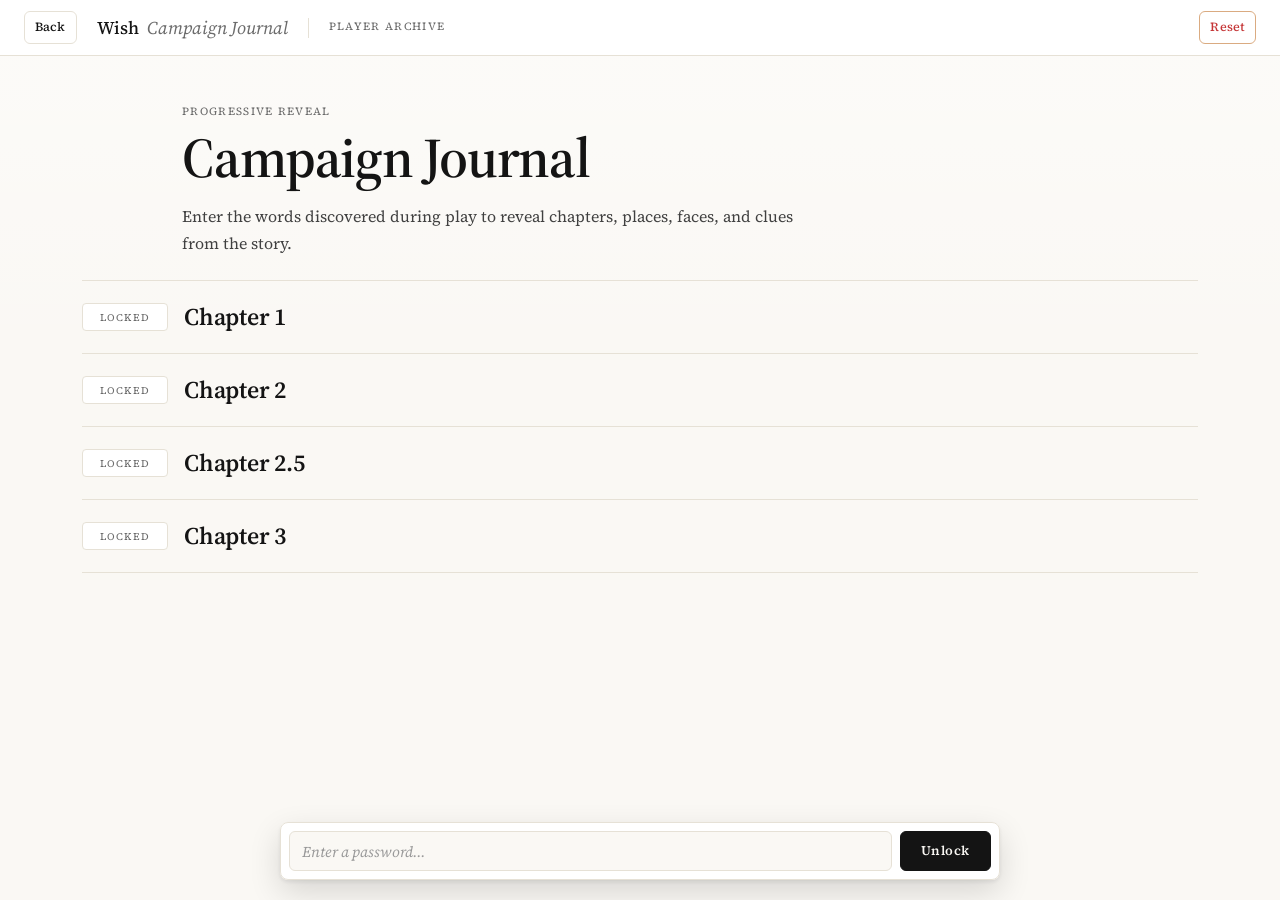
==== commit 643d5323: "Refresh player tool visuals" ====
--- a/campaign-journal.html
+++ b/campaign-journal.html
@@ -1,79 +1,370 @@
 <!DOCTYPE html>
-<html lang="en">
+<html lang="en" data-theme="light" data-font="serif">
 <head>
     <meta charset="UTF-8">
     <meta name="viewport" content="width=device-width, initial-scale=1.0, maximum-scale=5.0">
     <meta name="apple-mobile-web-app-capable" content="yes">
     <meta name="apple-mobile-web-app-status-bar-style" content="black-translucent">
-    <title>Campaign Journal</title>
+    <title>Wish — Campaign Journal</title>
+    <link rel="preconnect" href="https://fonts.googleapis.com">
+    <link rel="preconnect" href="https://fonts.gstatic.com" crossorigin>
+    <link rel="stylesheet" href="https://fonts.googleapis.com/css2?family=Source+Serif+4:ital,opsz,wght@0,8..60,400;0,8..60,500;0,8..60,600;0,8..60,700;1,8..60,400;1,8..60,500&display=swap">
     <style>
-        *, *::before, *::after { box-sizing: border-box; margin: 0; padding: 0; }
-        html { height: 100%; }
+        :root {
+            --bg: #faf8f4;
+            --surface: #ffffff;
+            --surface-2: #f3f0ea;
+            --ink: #141414;
+            --ink-2: #404040;
+            --ink-3: #6b6b6b;
+            --ink-4: #9a9a9a;
+            --rule: #e6e1d6;
+            --rule-strong: #1a1a1a;
+            --accent: oklch(0.45 0.14 25);
+            --accent-2: oklch(0.55 0.14 25);
+            --accent-weak: oklch(0.95 0.04 25);
+            --fac-ally: oklch(0.52 0.12 155);
+            --fac-ally-weak: color-mix(in oklch, oklch(0.52 0.12 155) 14%, var(--surface));
+            --danger: oklch(0.55 0.18 25);
+            --ok: oklch(0.55 0.11 150);
+            --serif: "Source Serif 4", "Source Serif Pro", Georgia, "Times New Roman", serif;
+            --sans: "Source Serif 4", "Source Serif Pro", Georgia, serif;
+            --mono: "Source Serif 4", "Source Serif Pro", Georgia, serif;
+            --s1: 4px; --s2: 8px; --s3: 12px; --s4: 16px; --s5: 20px;
+            --s6: 24px; --s7: 32px; --s8: 48px; --s9: 64px;
+        }
+
+        *, *::before, *::after { box-sizing: border-box; }
+        html, body { margin: 0; padding: 0; min-height: 100%; }
         body {
-            font-family: -apple-system, BlinkMacSystemFont, 'Segoe UI', Roboto, sans-serif;
-            background: #0f1117;
-            color: #e5e7eb;
-            min-height: 100%;
-            padding: 1.25rem;
-            padding-bottom: 5rem;
+            font-family: var(--sans);
+            background:
+                linear-gradient(180deg, color-mix(in oklch, var(--surface) 46%, transparent), transparent 360px),
+                var(--bg);
+            color: var(--ink);
+            font-size: 14px;
+            line-height: 1.5;
+            padding-bottom: 92px;
+            -webkit-font-smoothing: antialiased;
+            text-rendering: optimizeLegibility;
+        }
+        button { font: inherit; color: inherit; cursor: pointer; background: none; border: none; padding: 0; }
+        input { font: inherit; color: inherit; }
+        ::-webkit-scrollbar { width: 10px; height: 10px; }
+        ::-webkit-scrollbar-thumb { background: color-mix(in oklch, var(--ink-4) 40%, transparent); border-radius: 10px; }
+        ::-webkit-scrollbar-thumb:hover { background: var(--ink-4); }
+
+        .shell {
+            min-height: calc(100vh - 92px);
         }
 
         .header {
+            position: sticky;
+            top: 0;
+            z-index: 20;
             display: flex;
             align-items: center;
-            gap: 0.75rem;
-            margin-bottom: 1.5rem;
-        }
-        .back-link {
-            color: #9ca3af;
+            gap: var(--s5);
+            min-height: 56px;
+            padding: 0 var(--s6);
+            border-bottom: 1px solid var(--rule);
+            background: color-mix(in oklch, var(--surface) 94%, transparent);
+            backdrop-filter: blur(14px);
+        }
+        .brand {
+            display: flex;
+            align-items: baseline;
+            gap: var(--s2);
+            min-width: 0;
+        }
+        .brand-mark {
+            font-family: var(--serif);
+            font-size: 18px;
+            font-weight: 500;
+            letter-spacing: -0.01em;
+            color: var(--ink);
+            white-space: nowrap;
+        }
+        .brand-context {
+            font-family: var(--serif);
+            font-size: 18px;
+            font-style: italic;
+            font-weight: 400;
+            color: var(--ink-3);
+            white-space: nowrap;
+        }
+        .sep {
+            width: 1px;
+            height: 20px;
+            background: var(--rule);
+        }
+        .header-title {
+            font-family: var(--mono);
+            font-size: 11px;
+            letter-spacing: 0.12em;
+            text-transform: uppercase;
+            color: var(--ink-3);
+            white-space: nowrap;
+        }
+        .spacer { flex: 1; }
+
+        .back-link,
+        .reset-btn {
+            display: inline-flex;
+            align-items: center;
+            justify-content: center;
+            min-height: 32px;
+            padding: 6px 10px;
+            border: 1px solid var(--rule);
+            border-radius: 6px;
+            background: var(--surface);
+            color: var(--ink);
+            font-size: 12.5px;
+            font-weight: 500;
+            letter-spacing: 0.01em;
             text-decoration: none;
-            font-size: 1.4rem;
+            transition: background 120ms, border-color 120ms, color 120ms;
+        }
+        .back-link:hover,
+        .reset-btn:hover {
+            border-color: var(--ink-3);
+            background: var(--surface-2);
+        }
+        .reset-btn {
+            color: var(--danger);
+            border-color: color-mix(in oklch, var(--danger) 38%, var(--rule));
+        }
+
+        .journal-intro {
+            max-width: 980px;
+            margin: 0 auto;
+            padding: var(--s8) var(--s7) var(--s6);
+        }
+        .chapter-label {
+            font-family: var(--mono);
+            font-size: 11px;
+            letter-spacing: 0.12em;
+            text-transform: uppercase;
+            color: var(--ink-3);
+            margin-bottom: var(--s2);
+        }
+        h1 {
+            margin: 0;
+            font-family: var(--serif);
+            font-size: clamp(34px, 5vw, 56px);
+            font-weight: 600;
+            letter-spacing: -0.02em;
+            line-height: 1.05;
+        }
+        .intro-copy {
+            max-width: 620px;
+            margin: var(--s4) 0 0;
+            color: var(--ink-2);
+            font-size: 16px;
+            line-height: 1.65;
+        }
+
+        #app {
+            max-width: 1180px;
+            margin: 0 auto;
+            padding: 0 var(--s7) var(--s8);
+        }
+
+        .chapter {
+            border-top: 1px solid var(--rule);
+        }
+        .chapter:last-child {
+            border-bottom: 1px solid var(--rule);
+        }
+        .chapter-header {
+            display: flex;
+            align-items: center;
+            gap: var(--s4);
+            width: 100%;
+            min-height: 72px;
+            padding: var(--s4) 0;
+            color: var(--ink);
+            cursor: default;
+            -webkit-tap-highlight-color: transparent;
+        }
+        .chapter-header.unlocked {
+            cursor: pointer;
+        }
+        .chapter-header.unlocked:hover .chapter-title {
+            color: var(--accent);
+        }
+        .chapter-title {
+            flex: 1;
+            font-family: var(--serif);
+            font-size: 24px;
+            font-weight: 600;
+            letter-spacing: -0.01em;
+            line-height: 1.15;
+            transition: color 120ms;
+        }
+        .lock-icon,
+        .unlock-icon {
+            display: inline-flex;
+            align-items: center;
+            justify-content: center;
+            width: 86px;
+            min-width: 86px;
+            height: 28px;
+            border: 1px solid var(--rule);
+            border-radius: 4px;
+            font-family: var(--mono);
+            font-size: 10px;
+            letter-spacing: 0.12em;
+            text-transform: uppercase;
+            color: var(--ink-3);
+            background: var(--surface);
+        }
+        .unlock-icon {
+            color: var(--fac-ally);
+            border-color: color-mix(in oklch, var(--fac-ally) 42%, var(--rule));
+            background: var(--fac-ally-weak);
+        }
+        .chevron {
+            display: inline-flex;
+            align-items: center;
+            justify-content: center;
+            width: 28px;
+            height: 28px;
+            border: 1px solid var(--rule);
+            border-radius: 4px;
+            color: var(--ink-3);
+            font-size: 12px;
             line-height: 1;
-            padding: 0.25rem;
-        }
-        .back-link:hover { color: #e5e7eb; }
-        h1 { font-size: 1.35rem; font-weight: 600; }
-
-        /* Password input bar — fixed at bottom */
+            transition: transform 160ms, border-color 120ms, color 120ms;
+        }
+        .chapter-header:hover .chevron {
+            border-color: var(--ink-3);
+            color: var(--ink);
+        }
+        .chevron.open { transform: rotate(90deg); }
+
+        .entries {
+            display: grid;
+            grid-template-columns: repeat(auto-fill, minmax(178px, 1fr));
+            gap: 1px;
+            margin: 0 0 var(--s6) 102px;
+            background: var(--rule);
+            border: 1px solid var(--rule);
+        }
+
+        .entry {
+            position: relative;
+            min-width: 0;
+            background: var(--surface);
+            overflow: hidden;
+            transition: background 120ms, box-shadow 120ms;
+        }
+        .entry.unlocked {
+            cursor: pointer;
+        }
+        .entry.unlocked:hover {
+            background: var(--surface-2);
+            box-shadow: inset 0 0 0 2px var(--accent);
+            z-index: 1;
+        }
+        .entry-thumb,
+        .entry-placeholder {
+            width: 100%;
+            aspect-ratio: 4 / 3;
+            display: block;
+            background:
+                linear-gradient(135deg, color-mix(in oklch, var(--ink) 5%, transparent), transparent),
+                var(--surface-2);
+        }
+        .entry-thumb {
+            object-fit: cover;
+            filter: saturate(0.92) contrast(1.02);
+        }
+        .entry-placeholder {
+            display: flex;
+            align-items: center;
+            justify-content: center;
+            color: var(--ink-4);
+            font-family: var(--serif);
+            font-size: 34px;
+            font-weight: 600;
+            letter-spacing: 0.08em;
+        }
+        .entry-name {
+            min-height: 46px;
+            padding: 10px 12px 11px;
+            border-top: 1px solid var(--rule);
+            color: var(--ink);
+            font-family: var(--serif);
+            font-size: 14px;
+            font-weight: 600;
+            line-height: 1.25;
+            overflow-wrap: anywhere;
+        }
+        .entry-name.locked {
+            color: var(--ink-3);
+            font-style: italic;
+            font-weight: 500;
+        }
+
         .pw-bar {
             position: fixed;
-            bottom: 0;
-            left: 0;
-            right: 0;
-            background: #1a1d27;
-            border-top: 1px solid #2a2d3a;
-            padding: 0.75rem 1rem;
+            left: 50%;
+            right: auto;
+            bottom: var(--s5);
+            z-index: 50;
+            transform: translateX(-50%);
             display: flex;
-            gap: 0.5rem;
-            z-index: 50;
+            gap: var(--s2);
+            width: min(720px, calc(100vw - 32px));
+            padding: var(--s2);
+            border: 1px solid var(--rule);
+            border-radius: 8px;
+            background: color-mix(in oklch, var(--surface) 94%, transparent);
+            box-shadow: 0 12px 32px rgba(0,0,0,0.14), 0 2px 4px rgba(0,0,0,0.08);
+            backdrop-filter: blur(14px);
         }
         .pw-bar input {
             flex: 1;
-            padding: 0.6rem 0.85rem;
-            background: #0f1117;
-            border: 1px solid #2a2d3a;
-            border-radius: 0.5rem;
-            color: #e5e7eb;
-            font-size: 1rem;
+            min-width: 0;
+            height: 40px;
+            padding: 0 var(--s3);
+            border: 1px solid var(--rule);
+            border-radius: 6px;
+            background: var(--bg);
+            color: var(--ink);
+            font-size: 15px;
             outline: none;
-        }
-        .pw-bar input:focus { border-color: #6366f1; }
+            transition: border-color 120ms, background 120ms;
+        }
+        .pw-bar input::placeholder { color: var(--ink-4); font-style: italic; }
+        .pw-bar input:focus { border-color: var(--accent); background: var(--surface); }
         .pw-bar input.error {
-            border-color: #ef4444;
+            border-color: var(--danger);
             animation: shake 0.35s ease;
         }
         .pw-bar button {
-            padding: 0.6rem 1.2rem;
-            background: #6366f1;
-            color: #fff;
-            border: none;
-            border-radius: 0.5rem;
-            font-size: 0.95rem;
-            font-weight: 500;
+            display: inline-flex;
+            align-items: center;
+            justify-content: center;
+            height: 40px;
+            padding: 0 var(--s5);
+            border: 1px solid var(--ink);
+            border-radius: 6px;
+            background: var(--ink);
+            color: var(--bg);
+            font-size: 13px;
+            font-weight: 600;
+            letter-spacing: 0.04em;
             cursor: pointer;
             white-space: nowrap;
-        }
-        .pw-bar button:hover { background: #5558e6; }
+            transition: background 120ms, border-color 120ms;
+        }
+        .pw-bar button:hover {
+            background: var(--accent);
+            border-color: var(--accent);
+            color: #fff;
+        }
 
         @keyframes shake {
             0%, 100% { transform: translateX(0); }
@@ -81,166 +372,170 @@
             40%, 80% { transform: translateX(6px); }
         }
 
-        /* Chapter sections */
-        .chapter {
-            margin-bottom: 1.5rem;
-        }
-        .chapter-header {
-            display: flex;
-            align-items: center;
-            gap: 0.6rem;
-            padding: 0.85rem 1rem;
-            background: #1a1d27;
-            border: 1px solid #2a2d3a;
-            border-radius: 0.625rem;
-            cursor: default;
-        }
-        .chapter-header.unlocked {
-            cursor: pointer;
-            -webkit-tap-highlight-color: transparent;
-        }
-        .chapter-header.unlocked:hover { border-color: #6366f1; }
-        .chapter-title {
-            font-size: 1.05rem;
-            font-weight: 600;
-            flex: 1;
-        }
-        .lock-icon {
-            font-size: 0.85rem;
-            color: #6b7280;
-        }
-        .unlock-icon {
-            font-size: 0.85rem;
-            color: #6366f1;
-        }
-        .chevron {
-            color: #6b7280;
-            font-size: 0.75rem;
-            transition: transform 0.2s;
-        }
-        .chevron.open { transform: rotate(90deg); }
-
-        /* Entry grid inside a chapter */
-        .entries {
-            display: grid;
-            grid-template-columns: repeat(auto-fill, minmax(140px, 1fr));
-            gap: 0.65rem;
-            padding: 0.75rem 0;
-        }
-
-        .entry {
-            background: #1a1d27;
-            border: 1px solid #2a2d3a;
-            border-radius: 0.5rem;
-            overflow: hidden;
-            transition: border-color 0.15s;
-        }
-        .entry.unlocked { cursor: pointer; }
-        .entry.unlocked:hover { border-color: #6366f1; }
-
-        .entry-thumb {
-            width: 100%;
-            aspect-ratio: 1;
-            object-fit: cover;
-            display: block;
-            background: #22253a;
-        }
-        .entry-placeholder {
-            width: 100%;
-            aspect-ratio: 1;
-            background: #22253a;
-            display: flex;
-            align-items: center;
-            justify-content: center;
-            color: #4b5563;
-            font-size: 1.8rem;
-        }
-        .entry-name {
-            padding: 0.45rem 0.55rem;
-            font-size: 0.8rem;
-            font-weight: 500;
-            text-align: center;
-            white-space: nowrap;
-            overflow: hidden;
-            text-overflow: ellipsis;
-        }
-        .entry-name.locked { color: #6b7280; }
-
-        /* Fullscreen image viewer */
         .viewer-overlay {
             display: none;
             position: fixed;
             inset: 0;
-            background: rgba(0,0,0,0.92);
+            background: color-mix(in oklch, var(--ink) 84%, transparent);
             z-index: 100;
             align-items: center;
             justify-content: center;
             flex-direction: column;
-            padding: 1rem;
+            padding: var(--s6);
+            backdrop-filter: blur(2px);
         }
         .viewer-overlay.active { display: flex; }
 
         .viewer-close {
             position: absolute;
-            top: 0.75rem;
-            right: 1rem;
-            background: none;
-            border: none;
-            color: #9ca3af;
-            font-size: 2rem;
+            top: var(--s5);
+            right: var(--s5);
+            width: 40px;
+            height: 40px;
+            border: 1px solid color-mix(in oklch, white 24%, transparent);
+            border-radius: 6px;
+            background: color-mix(in oklch, black 22%, transparent);
+            color: var(--bg);
+            font-size: 28px;
             cursor: pointer;
-            padding: 0.5rem;
             line-height: 1;
             z-index: 101;
         }
-        .viewer-close:hover { color: #fff; }
+        .viewer-close:hover { background: var(--accent); border-color: var(--accent); color: #fff; }
 
         .viewer-title {
-            font-size: 1.1rem;
+            max-width: min(900px, 90vw);
+            font-family: var(--serif);
+            font-size: 22px;
             font-weight: 600;
-            margin-bottom: 0.75rem;
-            color: #f3f4f6;
+            margin-bottom: var(--s4);
+            color: var(--bg);
             text-align: center;
+            letter-spacing: -0.01em;
         }
         .viewer-img {
             max-width: 100%;
-            max-height: calc(100vh - 6rem);
-            border-radius: 0.5rem;
+            max-height: calc(100vh - 116px);
+            border: 1px solid color-mix(in oklch, white 18%, transparent);
+            box-shadow: 0 24px 64px rgba(0,0,0,0.38);
             object-fit: contain;
         }
 
-        /* Toast notification */
         .toast {
             position: fixed;
-            top: 1rem;
+            top: var(--s6);
             left: 50%;
             transform: translateX(-50%) translateY(-200%);
-            background: #22c55e;
-            color: #fff;
-            padding: 0.6rem 1.2rem;
-            border-radius: 0.5rem;
-            font-size: 0.9rem;
-            font-weight: 500;
+            background: var(--ink);
+            color: var(--bg);
+            padding: 10px 16px;
+            border-radius: 6px;
+            font-size: 13px;
+            font-weight: 600;
+            letter-spacing: 0.02em;
             z-index: 200;
             transition: transform 0.3s ease;
             white-space: nowrap;
             visibility: hidden;
+            box-shadow: 0 10px 28px rgba(0,0,0,0.18);
         }
         .toast.show { transform: translateX(-50%) translateY(0); visibility: visible; }
 
-        @media (max-width: 400px) {
-            .entries { grid-template-columns: repeat(auto-fill, minmax(110px, 1fr)); }
+        @media (max-width: 760px) {
+            body { padding-bottom: 104px; }
+            .header {
+                gap: var(--s3);
+                padding: 0 var(--s4);
+            }
+            .brand {
+                flex-direction: column;
+                gap: 0;
+                line-height: 1.05;
+            }
+            .brand-mark,
+            .brand-context {
+                font-size: 16px;
+            }
+            .sep,
+            .header-title {
+                display: none;
+            }
+            .back-link,
+            .reset-btn {
+                padding-inline: 8px;
+            }
+            .journal-intro {
+                padding: var(--s7) var(--s5) var(--s5);
+            }
+            h1 {
+                font-size: 38px;
+            }
+            .intro-copy {
+                font-size: 15px;
+            }
+            #app {
+                padding: 0 var(--s5) var(--s8);
+            }
+            .chapter-header {
+                min-height: 64px;
+                gap: var(--s3);
+            }
+            .chapter-title {
+                font-size: 20px;
+            }
+            .lock-icon,
+            .unlock-icon {
+                width: 72px;
+                min-width: 72px;
+                font-size: 9px;
+                letter-spacing: 0.08em;
+            }
+            .entries {
+                margin-left: 0;
+                grid-template-columns: repeat(auto-fill, minmax(138px, 1fr));
+            }
+            .pw-bar {
+                bottom: var(--s3);
+                width: calc(100vw - 24px);
+            }
+            .pw-bar button {
+                padding: 0 var(--s4);
+            }
+            .viewer-overlay {
+                padding: var(--s4);
+            }
+            .viewer-close {
+                top: var(--s3);
+                right: var(--s3);
+            }
+            .viewer-img {
+                max-height: calc(100vh - 104px);
+            }
         }
     </style>
 </head>
-<body>
-    <div class="header">
-        <a href="index.html" class="back-link">&#8592;</a>
-        <h1>Campaign Journal</h1>
-        <button id="reset-btn" title="Reset all unlocks" style="margin-left:auto; background:none; border:1px solid #374151; border-radius:0.4rem; color:#9ca3af; font-size:0.75rem; padding:0.3rem 0.6rem; cursor:pointer;">Reset</button>
-    </div>
-
-    <div id="app"></div>
+<body data-theme="light">
+    <main class="shell">
+        <div class="header">
+            <a href="index.html" class="back-link">Back</a>
+            <div class="brand" aria-label="Wish Campaign Journal">
+                <span class="brand-mark">Wish</span>
+                <span class="brand-context">Campaign Journal</span>
+            </div>
+            <span class="sep" aria-hidden="true"></span>
+            <span class="header-title">Player Archive</span>
+            <span class="spacer"></span>
+            <button id="reset-btn" class="reset-btn" title="Reset all unlocks">Reset</button>
+        </div>
+
+        <section class="journal-intro" aria-labelledby="journal-title">
+            <div class="chapter-label">Progressive Reveal</div>
+            <h1 id="journal-title">Campaign Journal</h1>
+            <p class="intro-copy">Enter the words discovered during play to reveal chapters, places, faces, and clues from the story.</p>
+        </section>
+
+        <div id="app"></div>
+    </main>
 
     <div class="pw-bar">
         <input type="text" id="pw-input" placeholder="Enter a password..." autocomplete="off" spellcheck="false" autocapitalize="off">
@@ -392,7 +687,7 @@
             const header = document.createElement('div');
             header.className = 'chapter-header' + (unlocked ? ' unlocked' : '');
             header.innerHTML = `
-                <span class="${unlocked ? 'unlock-icon' : 'lock-icon'}">${unlocked ? '&#128275;' : '&#128274;'}</span>
+                <span class="${unlocked ? 'unlock-icon' : 'lock-icon'}">${unlocked ? 'Open' : 'Locked'}</span>
                 <span class="chapter-title">${ch.title}</span>
                 ${unlocked ? `<span class="chevron ${isOpen ? 'open' : ''}">&#9654;</span>` : ''}
             `;
@@ -423,7 +718,7 @@
                     } else {
                         const displayName = entry.hidden ? '???' : entry.name;
                         card.innerHTML = `
-                            <div class="entry-placeholder">&#128274;</div>
+                            <div class="entry-placeholder">???</div>
                             <div class="entry-name locked">${displayName}</div>
                         `;
                     }
@@ -480,7 +775,7 @@
 
         // Check chapter passwords
         JOURNAL.forEach(ch => {
-            if (ch.password === val && !unlocks[ch.id]) {
+            if (String(ch.password).toLowerCase() === val && !unlocks[ch.id]) {
                 unlocks[ch.id] = true;
                 openChapters[ch.id] = true;
                 found = true;
@@ -493,7 +788,7 @@
             if (!isChapterUnlocked(ch)) return;
             ch.entries.forEach(entry => {
                 const key = ch.id + ':' + entry.password;
-                if (entry.password === val && !unlocks[key]) {
+                if (String(entry.password).toLowerCase() === val && !unlocks[key]) {
                     unlocks[key] = true;
                     found = true;
                     showToast(entry.name + ' unlocked!');
